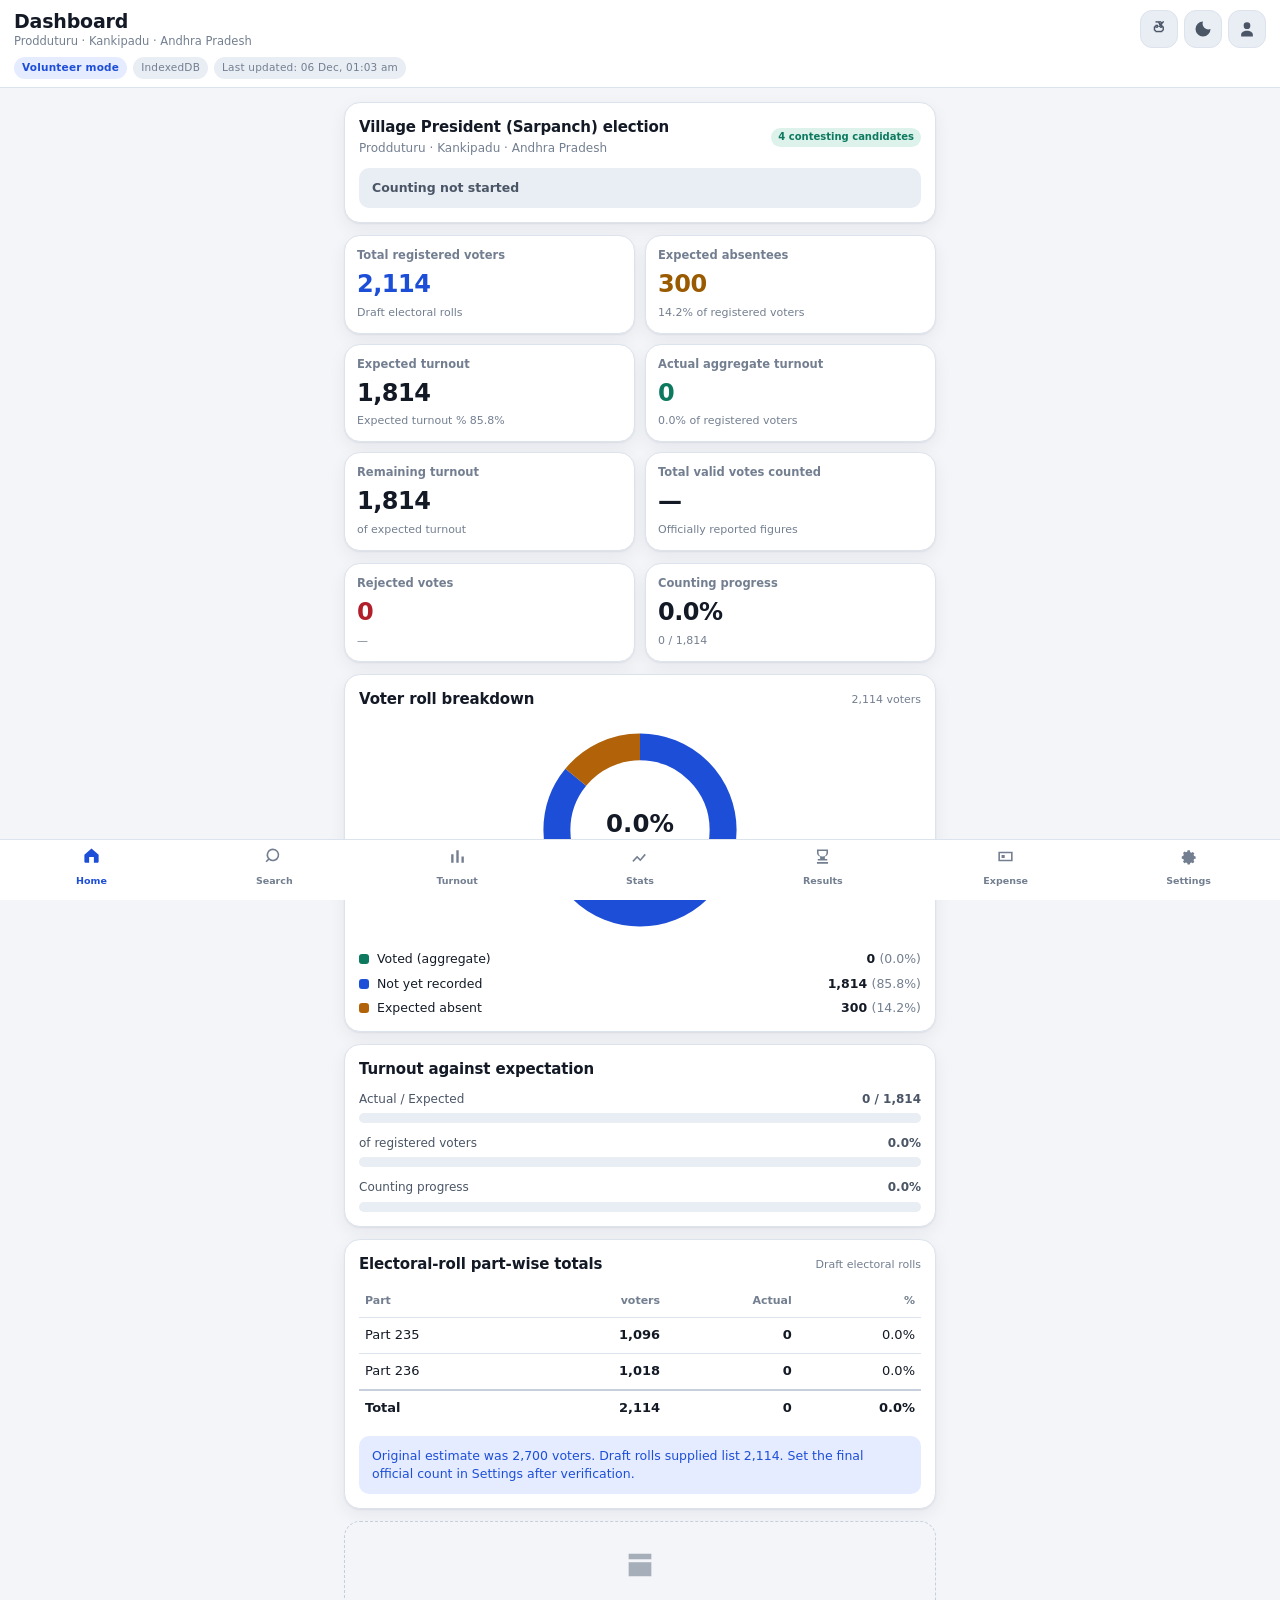
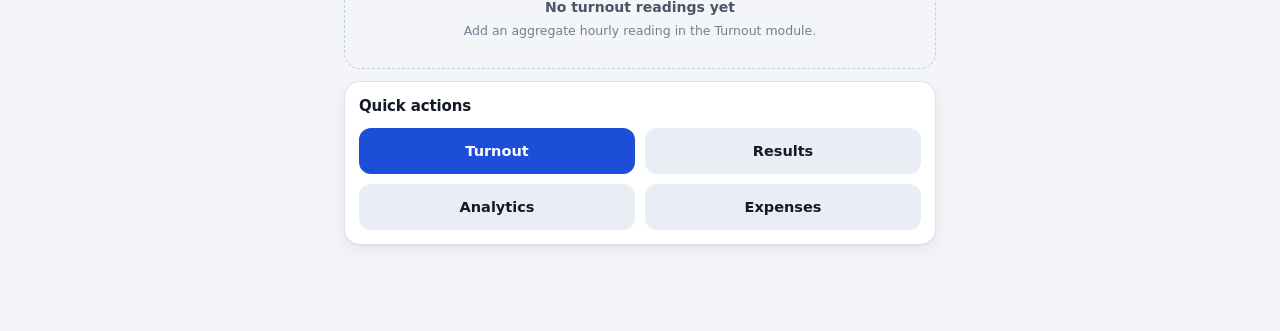
==== index.html @ 05294654 "Prodduturu election analytics: offline mobile PWA Seven-module mobile-first election analytics app f" ====
<!doctype html>
<html lang="en" data-theme="light">
<head>
<meta charset="utf-8">
<meta name="viewport" content="width=device-width, initial-scale=1, viewport-fit=cover">
<meta name="theme-color" content="#0f172a">
<meta name="description" content="Election analytics for the Prodduturu village president election - aggregate statistics only.">
<title>Prodduturu Election Analytics</title>
<link rel="manifest" href="manifest.webmanifest">
<link rel="icon" href="icons/icon.svg" type="image/svg+xml">
<link rel="stylesheet" href="css/styles.css">
</head>
<body>

<!-- ===================== APP SHELL ===================== -->
<header class="appbar" id="appbar">
  <div class="appbar-main">
    <div class="appbar-title">
      <h1 id="screenTitle" data-i18n="nav.dashboard">Dashboard</h1>
      <p class="appbar-sub"><span data-i18n="app.place">Prodduturu &middot; Kankipadu &middot; Andhra Pradesh</span></p>
    </div>
    <div class="appbar-actions">
      <button class="icon-btn" id="langBtn" type="button" aria-label="Switch language" title="Language">
        <span id="langBtnLabel">తె</span>
      </button>
      <button class="icon-btn" id="themeBtn" type="button" aria-label="Switch theme" title="Theme">
        <svg viewBox="0 0 24 24" aria-hidden="true"><path d="M12 3a9 9 0 1 0 9 9 7 7 0 0 1-9-9z"/></svg>
      </button>
      <button class="icon-btn" id="modeBtn" type="button" aria-label="Switch mode" title="Mode">
        <svg viewBox="0 0 24 24" aria-hidden="true"><path d="M12 12a4 4 0 1 0 0-8 4 4 0 0 0 0 8zm0 2c-4 0-7 2-7 4.5V21h14v-2.5C19 16 16 14 12 14z"/></svg>
      </button>
    </div>
  </div>
  <div class="mode-strip" id="modeStrip">
    <span class="chip chip-mode" id="modeChip" data-i18n="mode.volunteer">Volunteer mode</span>
    <span class="chip chip-muted" id="storageChip">local</span>
    <span class="chip chip-muted" id="updatedChip">&mdash;</span>
  </div>
</header>

<main id="screenRoot" class="screen-root" tabindex="-1">
  <!-- views render here -->
</main>

<nav class="bottom-nav" id="bottomNav" aria-label="Main navigation">
  <button class="nav-item is-active" data-route="dashboard" type="button">
    <svg viewBox="0 0 24 24" aria-hidden="true"><path d="M3 11l9-8 9 8v9a1 1 0 0 1-1 1h-5v-7H9v7H4a1 1 0 0 1-1-1z"/></svg>
    <span data-i18n="nav.short.dashboard">Home</span>
  </button>
  <button class="nav-item" data-route="search" type="button">
    <svg viewBox="0 0 24 24" aria-hidden="true"><path d="M10 2a8 8 0 1 1-4.9 14.3l-3 3-1.4-1.4 3-3A8 8 0 0 1 10 2zm0 2a6 6 0 1 0 0 12 6 6 0 0 0 0-12z"/></svg>
    <span data-i18n="nav.short.search">Search</span>
  </button>
  <button class="nav-item" data-route="turnout" type="button">
    <svg viewBox="0 0 24 24" aria-hidden="true"><path d="M4 20h3V9H4zm6.5 0h3V4h-3zM17 20h3v-8h-3z"/></svg>
    <span data-i18n="nav.short.turnout">Turnout</span>
  </button>
  <button class="nav-item" data-route="analytics" type="button">
    <svg viewBox="0 0 24 24" aria-hidden="true"><path d="M3 17.5 9 11l4 4 5.5-6.5L20 10l-7 8-4-4-4.6 5z"/></svg>
    <span data-i18n="nav.short.analytics">Stats</span>
  </button>
  <button class="nav-item" data-route="results" type="button">
    <svg viewBox="0 0 24 24" aria-hidden="true"><path d="M5 3h14v4a5 5 0 0 1-4 4.9V15h3v2H6v-2h3v-3.1A5 5 0 0 1 5 7zm2 2v2a3 3 0 0 0 10 0V5zM5 19h14v2H5z"/></svg>
    <span data-i18n="nav.short.results">Results</span>
  </button>
  <button class="nav-item" data-route="expenses" type="button">
    <svg viewBox="0 0 24 24" aria-hidden="true"><path d="M3 6h18v12H3zm2 2v8h14V8zm2 2h4v4H7z"/></svg>
    <span data-i18n="nav.short.expenses">Expense</span>
  </button>
  <button class="nav-item" data-route="settings" type="button">
    <svg viewBox="0 0 24 24" aria-hidden="true"><path d="M12 8a4 4 0 1 0 0 8 4 4 0 0 0 0-8zm9 4-2-.6-.6-1.5 1-1.8-1.9-1.9-1.8 1-1.5-.6L13.6 4h-2.7l-.6 2-1.5.6-1.8-1L5.1 7.6l1 1.8-.6 1.5L3.5 12v2.7l2 .6.6 1.5-1 1.8 1.9 1.9 1.8-1 1.5.6.6 2h2.7l.6-2 1.5-.6 1.8 1 1.9-1.9-1-1.8.6-1.5 2-.6z"/></svg>
    <span data-i18n="nav.short.settings">Settings</span>
  </button>
</nav>

<!-- ===================== TOASTS ===================== -->
<div class="toast-stack" id="toastStack" aria-live="polite" aria-atomic="false"></div>

<!-- ===================== MODAL ===================== -->
<div class="modal-backdrop" id="modalBackdrop" hidden>
  <div class="modal" role="dialog" aria-modal="true" aria-labelledby="modalTitle">
    <h2 id="modalTitle">&nbsp;</h2>
    <div id="modalBody"></div>
    <div class="modal-actions">
      <button class="btn btn-ghost" id="modalCancel" type="button" data-i18n="common.cancel">Cancel</button>
      <button class="btn btn-primary" id="modalOk" type="button" data-i18n="common.confirm">Confirm</button>
    </div>
  </div>
</div>

<script src="js/i18n.js"></script>
<script src="js/db.js"></script>
<script src="js/state.js"></script>
<script src="js/charts.js"></script>
<script src="js/ui.js"></script>
<script src="js/data/demo-voters.js"></script>
<script src="js/views/dashboard.js"></script>
<script src="js/views/search.js"></script>
<script src="js/views/turnout.js"></script>
<script src="js/views/analytics.js"></script>
<script src="js/views/results.js"></script>
<script src="js/views/expenses.js"></script>
<script src="js/views/settings.js"></script>
<script src="js/app.js"></script>
</body>
</html>
---- css/styles.css ----
/* =========================================================
   Prodduturu Election Analytics - mobile-first stylesheet
   ========================================================= */

:root{
  color-scheme: light;
  --bg:#f3f5f9;
  --bg-elev:#ffffff;
  --bg-sunken:#e9edf4;
  --ink:#131a26;
  --ink-2:#4a5565;
  --ink-3:#737f90;
  --line:#dde3ec;
  --line-strong:#c6cfdc;
  --brand:#1d4ed8;
  --brand-ink:#ffffff;
  --brand-soft:#e5ecff;
  --accent:#0d7a5f;
  --accent-soft:#dcf2ea;
  --warn:#9a5a00;
  --warn-soft:#fdf0d8;
  --danger:#b11f2b;
  --danger-soft:#fde6e8;
  --c1:#1d4ed8; --c2:#0d7a5f; --c3:#b2630a; --c4:#7a3bb8; --c5:#5b6475;
  --radius:16px;
  --radius-sm:10px;
  --shadow:0 1px 2px rgba(15,23,42,.06), 0 6px 18px rgba(15,23,42,.06);
  --appbar-h:92px;
  --nav-h:60px;
  --font: "Noto Sans", "Noto Sans Telugu", system-ui, -apple-system, "Segoe UI", Roboto, Arial, sans-serif;
}

html[data-theme="dark"]{
  color-scheme: dark;
  --bg:#0c1118;
  --bg-elev:#151c26;
  --bg-sunken:#1d2533;
  --ink:#eef2f8;
  --ink-2:#a8b3c3;
  --ink-3:#7c8798;
  --line:#242e3d;
  --line-strong:#334052;
  --brand:#5b8cff;
  --brand-ink:#08112a;
  --brand-soft:#1b2746;
  --accent:#34c79b;
  --accent-soft:#11302a;
  --warn:#e2a93b;
  --warn-soft:#332713;
  --danger:#ff6b76;
  --danger-soft:#3a1a1f;
  --c1:#5b8cff; --c2:#34c79b; --c3:#e2a93b; --c4:#b98cf0; --c5:#8b95a7;
  --shadow:0 1px 2px rgba(0,0,0,.4), 0 8px 24px rgba(0,0,0,.35);
}

*,*::before,*::after{ box-sizing:border-box; }

html,body{ margin:0; padding:0; }
body{
  background:var(--bg);
  color:var(--ink);
  font-family:var(--font);
  font-size:15px;
  line-height:1.45;
  -webkit-text-size-adjust:100%;
  overflow-x:hidden;
}
html[lang="te"] body{ font-size:15.5px; line-height:1.6; }

h1,h2,h3,h4{ margin:0; font-weight:650; letter-spacing:-.01em; }
p{ margin:0; }
button{ font-family:inherit; }
[hidden]{ display:none !important; }

/* ---------------- App bar ---------------- */
.appbar{
  position:sticky; top:0; z-index:40;
  background:var(--bg-elev);
  border-bottom:1px solid var(--line);
  padding:10px 14px 8px;
  padding-top:calc(10px + env(safe-area-inset-top));
}
.appbar-main{ display:flex; align-items:flex-start; gap:8px; }
.appbar-title{ min-width:0; flex:1; }
.appbar-title h1{ font-size:19px; line-height:1.2; white-space:nowrap; overflow:hidden; text-overflow:ellipsis; }
.appbar-sub{ font-size:11.5px; color:var(--ink-3); white-space:nowrap; overflow:hidden; text-overflow:ellipsis; }
.appbar-actions{ display:flex; gap:6px; flex:0 0 auto; }

.icon-btn{
  width:38px; height:38px; min-width:38px;
  display:grid; place-items:center;
  border:1px solid var(--line); border-radius:12px;
  background:var(--bg-sunken); color:var(--ink-2);
  font-size:14px; font-weight:650; cursor:pointer;
}
.icon-btn svg{ width:20px; height:20px; fill:currentColor; }
.icon-btn:active{ transform:scale(.95); }

.mode-strip{ display:flex; gap:6px; margin-top:8px; overflow:hidden; }
.chip{
  font-size:10.5px; font-weight:600; letter-spacing:.02em;
  padding:3px 8px; border-radius:999px;
  background:var(--brand-soft); color:var(--brand);
  white-space:nowrap; overflow:hidden; text-overflow:ellipsis;
}
.chip-muted{ background:var(--bg-sunken); color:var(--ink-3); font-weight:500; }
.chip-admin{ background:var(--accent-soft); color:var(--accent); }

/* ---------------- Screen / layout ---------------- */
.screen-root{
  padding:14px 14px calc(var(--nav-h) + 26px + env(safe-area-inset-bottom));
  max-width:620px; margin:0 auto;
  outline:none;
}
.stack{ display:grid; gap:12px; }
.row{ display:flex; gap:10px; flex-wrap:wrap; }
.grid-2{ display:grid; grid-template-columns:repeat(2,minmax(0,1fr)); gap:10px; }
.grid-3{ display:grid; grid-template-columns:repeat(3,minmax(0,1fr)); gap:10px; }
@media (max-width:340px){ .grid-3{ grid-template-columns:repeat(2,minmax(0,1fr)); } }

/* ---------------- Cards ---------------- */
.card{
  background:var(--bg-elev);
  border:1px solid var(--line);
  border-radius:var(--radius);
  padding:14px;
  box-shadow:var(--shadow);
}
.card-head{ display:flex; align-items:center; justify-content:space-between; gap:8px; margin-bottom:10px; }
.card-head h2{ font-size:15px; }
.card-head .hint{ font-size:11px; color:var(--ink-3); }
.card-sub{ font-size:12px; color:var(--ink-3); margin-top:2px; }

.stat{ background:var(--bg-elev); border:1px solid var(--line); border-radius:var(--radius); padding:12px; box-shadow:var(--shadow); }
.stat-label{ font-size:11.5px; color:var(--ink-3); font-weight:600; text-transform:none; line-height:1.3; }
.stat-value{ font-size:24px; font-weight:700; letter-spacing:-.02em; margin-top:4px; font-variant-numeric:tabular-nums; }
.stat-value.sm{ font-size:19px; }
.stat-foot{ font-size:11px; color:var(--ink-3); margin-top:3px; }
.stat.tone-brand .stat-value{ color:var(--brand); }
.stat.tone-accent .stat-value{ color:var(--accent); }
.stat.tone-warn .stat-value{ color:var(--warn); }
.stat.tone-danger .stat-value{ color:var(--danger); }

/* ---------------- Progress ---------------- */
.progress{ background:var(--bg-sunken); border-radius:999px; height:10px; overflow:hidden; }
.progress > span{ display:block; height:100%; border-radius:999px; background:var(--brand); transition:width .35s ease; }
.progress.accent > span{ background:var(--accent); }
.progress.warn > span{ background:var(--warn); }
.progress-row{ display:flex; justify-content:space-between; font-size:12px; color:var(--ink-2); margin-bottom:5px; }
.progress-row b{ font-variant-numeric:tabular-nums; }

/* ---------------- Buttons ---------------- */
.btn{
  min-height:46px; padding:0 16px;
  border-radius:12px; border:1px solid transparent;
  font-size:14.5px; font-weight:650; cursor:pointer;
  display:inline-flex; align-items:center; justify-content:center; gap:8px;
  background:var(--bg-sunken); color:var(--ink);
}
.btn:active{ transform:translateY(1px); }
.btn-primary{ background:var(--brand); color:var(--brand-ink); }
.btn-accent{ background:var(--accent); color:#fff; }
.btn-danger{ background:var(--danger); color:#fff; }
.btn-ghost{ background:transparent; border-color:var(--line-strong); color:var(--ink-2); }
.btn-block{ width:100%; }
.btn-sm{ min-height:36px; padding:0 12px; font-size:13px; border-radius:10px; }
.btn:disabled{ opacity:.5; cursor:not-allowed; }
.btn-grid{ display:grid; grid-template-columns:repeat(2,minmax(0,1fr)); gap:10px; }

/* ---------------- Forms ---------------- */
.field{ display:grid; gap:5px; }
.field > label{ font-size:12.5px; font-weight:600; color:var(--ink-2); }
.field .help{ font-size:11px; color:var(--ink-3); }
input,select,textarea{
  font-family:inherit; font-size:16px; /* 16px avoids iOS zoom-on-focus */
  width:100%; min-height:46px; padding:10px 12px;
  background:var(--bg); color:var(--ink);
  border:1px solid var(--line-strong); border-radius:12px;
}
textarea{ min-height:76px; resize:vertical; }
input:focus-visible,select:focus-visible,textarea:focus-visible,button:focus-visible{
  outline:3px solid color-mix(in srgb, var(--brand) 45%, transparent); outline-offset:1px;
}
input[type="number"]{ font-variant-numeric:tabular-nums; }

/* Range sliders: native inputs ignore the shared border/box model, which
   pushed them 2px past their card. Styled explicitly, thumb sized for touch. */
input[type="range"]{
  -webkit-appearance:none; appearance:none;
  width:100%; max-width:100%; min-height:34px;
  padding:0; border:0; margin:0;   /* Chrome defaults range inputs to margin:2px */
  background:transparent; cursor:pointer;
}
input[type="range"]::-webkit-slider-runnable-track{
  height:6px; border-radius:999px; background:var(--bg-sunken); border:1px solid var(--line);
}
input[type="range"]::-webkit-slider-thumb{
  -webkit-appearance:none; appearance:none;
  width:24px; height:24px; margin-top:-10px; border-radius:50%;
  background:var(--brand); border:3px solid var(--bg-elev);
  box-shadow:0 1px 4px rgba(15,23,42,.3);
}
input[type="range"]::-moz-range-track{
  height:6px; border-radius:999px; background:var(--bg-sunken); border:1px solid var(--line);
}
input[type="range"]::-moz-range-thumb{
  width:22px; height:22px; border-radius:50%;
  background:var(--brand); border:3px solid var(--bg-elev);
}
.search-wrap{ position:relative; }
.search-wrap input{ min-height:56px; font-size:17px; padding-left:44px; border-radius:14px; }
.search-wrap svg{ position:absolute; left:14px; top:50%; transform:translateY(-50%); width:20px; height:20px; fill:var(--ink-3); }
.inline-err{ font-size:11.5px; color:var(--danger); font-weight:600; }

/* ---------------- Tables / lists ---------------- */
.table-scroll{ overflow-x:auto; -webkit-overflow-scrolling:touch; margin:0 -4px; padding:0 4px; }
table{ width:100%; border-collapse:collapse; font-size:13px; min-width:min(100%, 420px); }
th,td{ text-align:right; padding:8px 6px; border-bottom:1px solid var(--line); white-space:nowrap; }
th:first-child,td:first-child{ text-align:left; white-space:normal; }
th{ font-size:11px; color:var(--ink-3); font-weight:650; }
td b{ font-variant-numeric:tabular-nums; }
tr:last-child td{ border-bottom:0; }

.list{ display:grid; gap:8px; }
.list-item{
  background:var(--bg); border:1px solid var(--line); border-radius:var(--radius-sm);
  padding:10px 12px; display:flex; gap:10px; align-items:flex-start; justify-content:space-between;
}
.list-item .li-main{ min-width:0; }
.li-title{ font-weight:650; font-size:14px; }
.li-meta{ font-size:11.5px; color:var(--ink-3); margin-top:2px; }
.li-amount{ font-weight:700; font-variant-numeric:tabular-nums; white-space:nowrap; }

.empty{
  text-align:center; padding:26px 16px; color:var(--ink-3);
  border:1px dashed var(--line-strong); border-radius:var(--radius); background:var(--bg);
}
.empty svg{ width:34px; height:34px; fill:var(--ink-3); opacity:.6; margin-bottom:8px; }
.empty b{ display:block; color:var(--ink-2); font-size:14px; margin-bottom:3px; }
.empty span{ font-size:12.5px; }

/* ---------------- Notices ---------------- */
.notice{
  border-radius:var(--radius-sm); padding:10px 12px; font-size:12.5px;
  border:1px solid transparent; display:flex; gap:8px; align-items:flex-start;
}
.notice b{ font-weight:700; }
.notice-info{ background:var(--brand-soft); color:var(--brand); border-color:transparent; }
.notice-warn{ background:var(--warn-soft); color:var(--warn); }
.notice-danger{ background:var(--danger-soft); color:var(--danger); }
.notice-accent{ background:var(--accent-soft); color:var(--accent); }

.badge{ font-size:10px; font-weight:700; padding:2px 7px; border-radius:999px; background:var(--bg-sunken); color:var(--ink-3); white-space:nowrap; }
.badge-demo{ background:var(--warn-soft); color:var(--warn); }
.badge-hypo{ background:var(--brand-soft); color:var(--brand); }
.badge-official{ background:var(--accent-soft); color:var(--accent); }
.badge-future{ background:var(--bg-sunken); color:var(--ink-3); }

/* ---------------- Tabs / segmented ---------------- */
.seg{ display:flex; gap:4px; background:var(--bg-sunken); padding:4px; border-radius:12px; }
.seg button{
  flex:1; min-height:38px; border:0; border-radius:9px; background:transparent;
  color:var(--ink-2); font-size:13px; font-weight:650; cursor:pointer;
}
.seg button.is-active{ background:var(--bg-elev); color:var(--ink); box-shadow:var(--shadow); }

/* ---------------- Charts ---------------- */
.chart{ width:100%; display:block; }
.chart-wrap{ width:100%; overflow:hidden; }
.legend{ display:grid; gap:6px; margin-top:10px; }
.legend-item{ display:flex; align-items:center; gap:8px; font-size:12.5px; }
.legend-dot{ width:10px; height:10px; border-radius:3px; flex:0 0 auto; }
.legend-item .lg-name{ flex:1; min-width:0; overflow:hidden; text-overflow:ellipsis; white-space:nowrap; }
.legend-item .lg-val{ font-variant-numeric:tabular-nums; font-weight:650; }
.donut-center-v{ font-size:20px; font-weight:700; fill:var(--ink); }
.donut-center-l{ font-size:9px; fill:var(--ink-3); }
.axis-text{ font-size:9px; fill:var(--ink-3); }
.grid-line{ stroke:var(--line); stroke-width:1; }

/* ---------------- Bottom nav ---------------- */
.bottom-nav{
  position:fixed; left:0; right:0; bottom:0; z-index:45;
  display:grid; grid-template-columns:repeat(7,minmax(0,1fr));
  background:var(--bg-elev); border-top:1px solid var(--line);
  padding-bottom:env(safe-area-inset-bottom);
}
.nav-item{
  border:0; background:transparent; cursor:pointer;
  display:grid; justify-items:center; gap:2px;
  padding:7px 1px 6px; min-height:var(--nav-h);
  color:var(--ink-3); min-width:0;
}
.nav-item svg{ width:19px; height:19px; fill:currentColor; }
.nav-item span{ font-size:9.5px; font-weight:600; line-height:1.1; max-width:100%; overflow:hidden; text-overflow:ellipsis; white-space:nowrap; }
html[lang="te"] .nav-item span{ font-size:8.5px; }
.nav-item.is-active{ color:var(--brand); }
.nav-item.is-active svg{ transform:translateY(-1px); }

/* ---------------- Toasts ---------------- */
.toast-stack{
  position:fixed; z-index:60; left:12px; right:12px;
  bottom:calc(var(--nav-h) + 14px + env(safe-area-inset-bottom));
  display:grid; gap:8px; pointer-events:none;
}
.toast{
  background:var(--ink); color:var(--bg-elev);
  border-radius:12px; padding:11px 13px; font-size:13px; font-weight:600;
  box-shadow:var(--shadow); animation:toast-in .18s ease;
}
.toast.is-ok{ background:var(--accent); color:#fff; }
.toast.is-err{ background:var(--danger); color:#fff; }
@keyframes toast-in{ from{ opacity:0; transform:translateY(8px); } to{ opacity:1; transform:none; } }

/* ---------------- Modal ---------------- */
.modal-backdrop{
  position:fixed; inset:0; z-index:70;
  background:rgba(8,12,20,.55);
  display:grid; place-items:end center; padding:0;
}
.modal{
  background:var(--bg-elev); width:100%; max-width:620px;
  border-radius:20px 20px 0 0; padding:18px 16px calc(18px + env(safe-area-inset-bottom));
  animation:sheet-in .2s ease; max-height:88vh; overflow-y:auto;
}
@keyframes sheet-in{ from{ transform:translateY(16px); opacity:.6; } to{ transform:none; opacity:1; } }
.modal h2{ font-size:16.5px; margin-bottom:10px; }
.modal-actions{ display:grid; grid-template-columns:1fr 1fr; gap:10px; margin-top:16px; }
.modal .stack{ gap:12px; }

@media (prefers-reduced-motion: reduce){
  *{ animation:none !important; transition:none !important; }
}
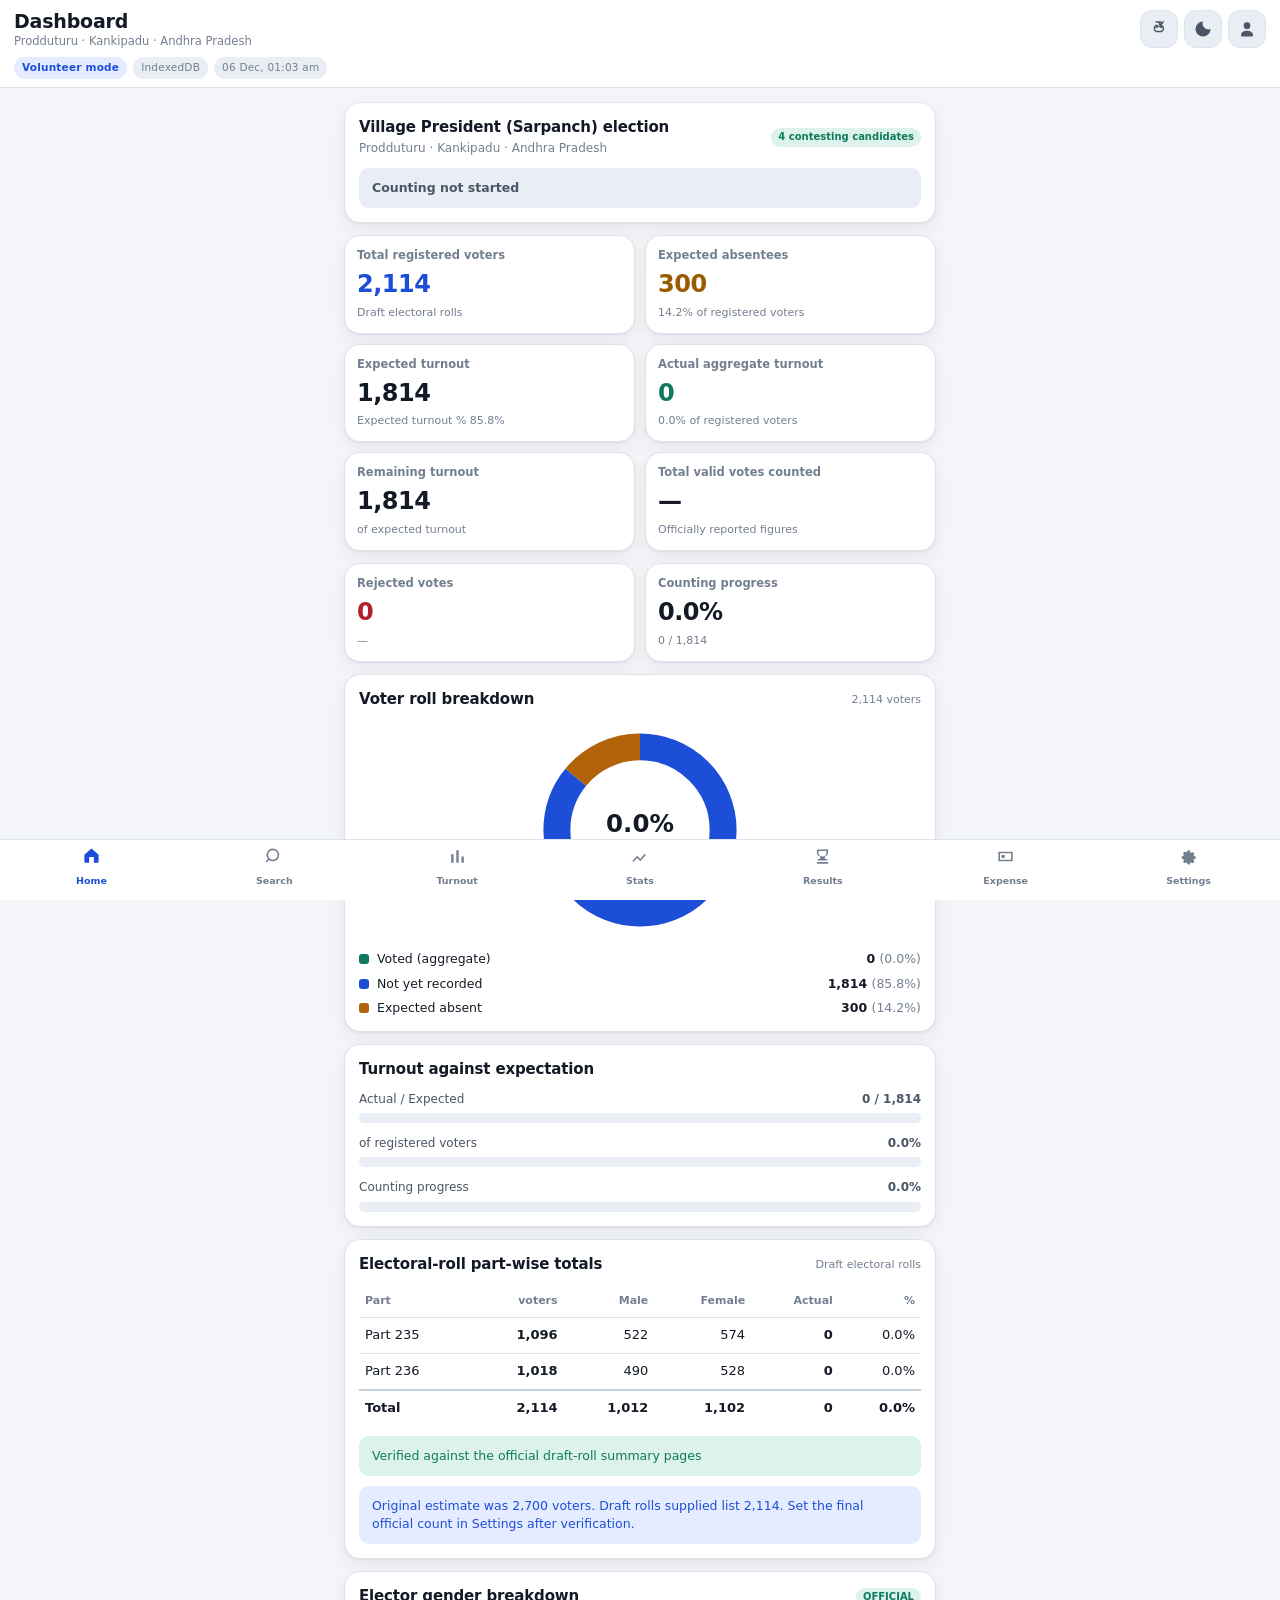
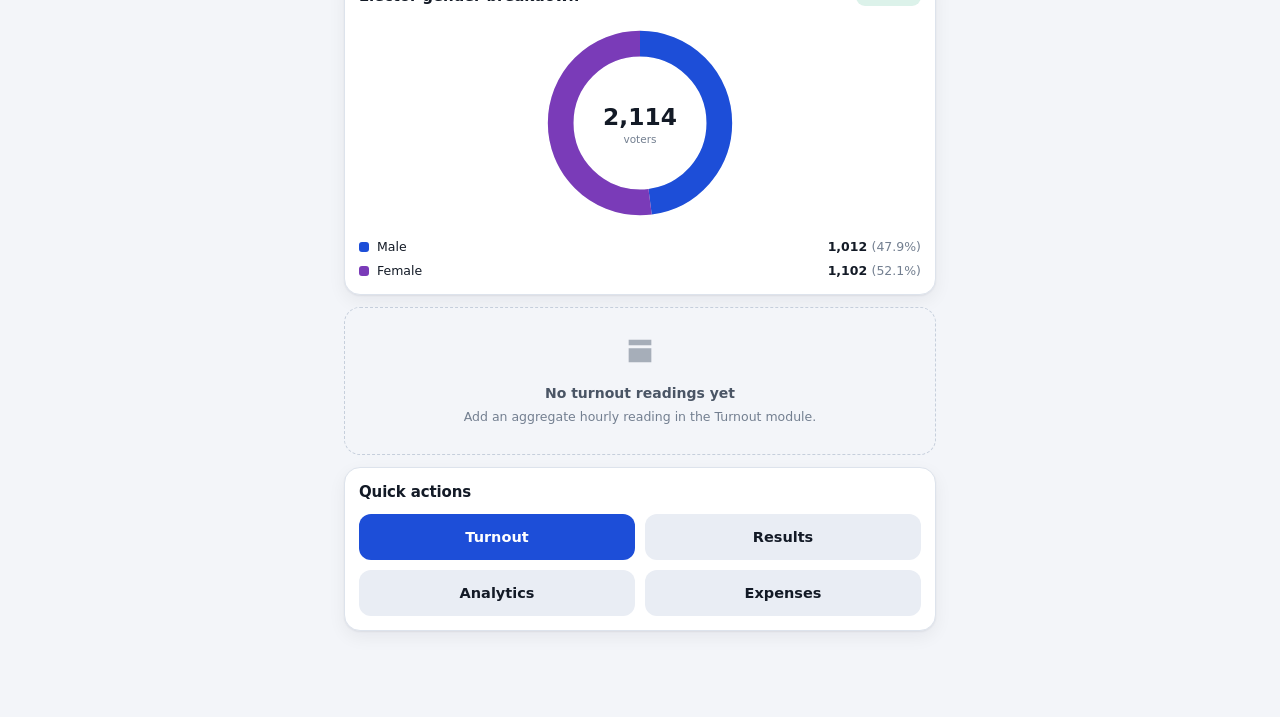
==== commit 2a251860: "Add local voter-roll search: extraction tool + per-device import The supplied roll PDFs are image-on" ====
--- a/index.html
+++ b/index.html
@@ -94,6 +94,7 @@
 <script src="js/charts.js"></script>
 <script src="js/ui.js"></script>
 <script src="js/data/demo-voters.js"></script>
+<script src="js/roll.js"></script>
 <script src="js/views/dashboard.js"></script>
 <script src="js/views/search.js"></script>
 <script src="js/views/turnout.js"></script>
--- a/css/styles.css
+++ b/css/styles.css
@@ -104,6 +104,10 @@
   white-space:nowrap; overflow:hidden; text-overflow:ellipsis;
 }
 .chip-muted{ background:var(--bg-sunken); color:var(--ink-3); font-weight:500; }
+/* mode + storage keep their full label; only the timestamp chip gives way */
+.chip-mode, .chip-admin{ flex:0 0 auto; }
+#storageChip{ flex:0 0 auto; }
+#updatedChip{ flex:0 1 auto; min-width:0; }
 .chip-admin{ background:var(--accent-soft); color:var(--accent); }
 
 /* ---------------- Screen / layout ---------------- */
@@ -112,7 +116,10 @@
   max-width:620px; margin:0 auto;
   outline:none;
 }
-.stack{ display:grid; gap:12px; }
+/* minmax(0,1fr) + min-width:0 stop a wide nowrap table cell from forcing
+   the whole grid track - and every card with it - past the viewport. */
+.stack{ display:grid; gap:12px; grid-template-columns:minmax(0,1fr); }
+.stack > *{ min-width:0; }
 .row{ display:flex; gap:10px; flex-wrap:wrap; }
 .grid-2{ display:grid; grid-template-columns:repeat(2,minmax(0,1fr)); gap:10px; }
 .grid-3{ display:grid; grid-template-columns:repeat(3,minmax(0,1fr)); gap:10px; }
@@ -217,6 +224,7 @@
 table{ width:100%; border-collapse:collapse; font-size:13px; min-width:min(100%, 420px); }
 th,td{ text-align:right; padding:8px 6px; border-bottom:1px solid var(--line); white-space:nowrap; }
 th:first-child,td:first-child{ text-align:left; white-space:normal; }
+td.wrap{ white-space:normal; }
 th{ font-size:11px; color:var(--ink-3); font-weight:650; }
 td b{ font-variant-numeric:tabular-nums; }
 tr:last-child td{ border-bottom:0; }
